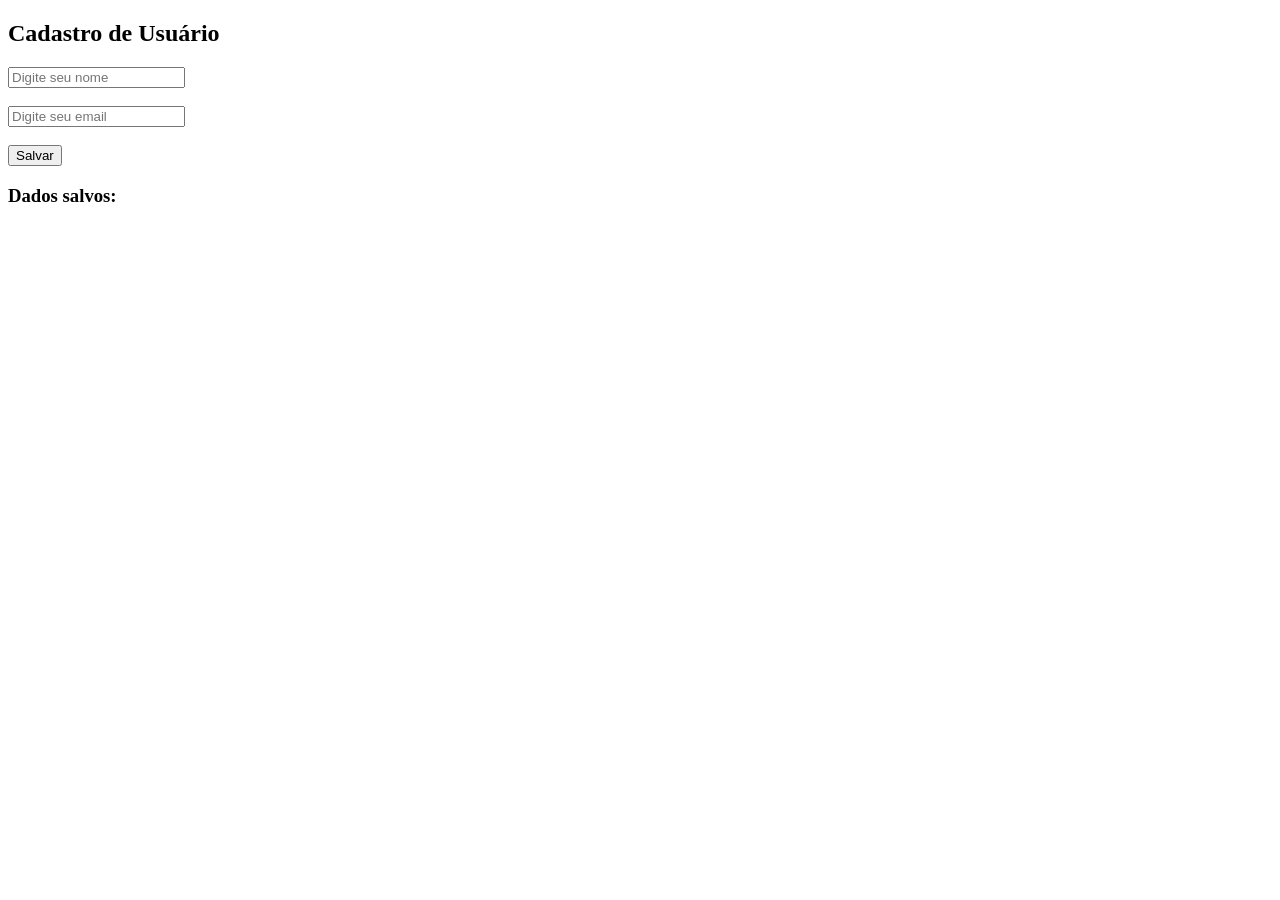
==== index.html @ 3609e2c4 "fazendo o html e js para demonstrações" ====
<!DOCTYPE html>
<html lang="pt-BR">
<head>
  <meta charset="UTF-8">
  <title>Cadastro</title>
</head>

<body>

  <h2>Cadastro de Usuário</h2>

  <form id="form">
    <input type="text" id="nome" placeholder="Digite seu nome" required>
    <br><br>

    <input type="email" id="email" placeholder="Digite seu email" required>
    <br><br>

    <button type="submit">Salvar</button>
  </form>

  <h3>Dados salvos:</h3>
  <ul id="lista"></ul>

  <!-- MUITO IMPORTANTE -->
  <script src="script.js"></script>

</body>
</html>
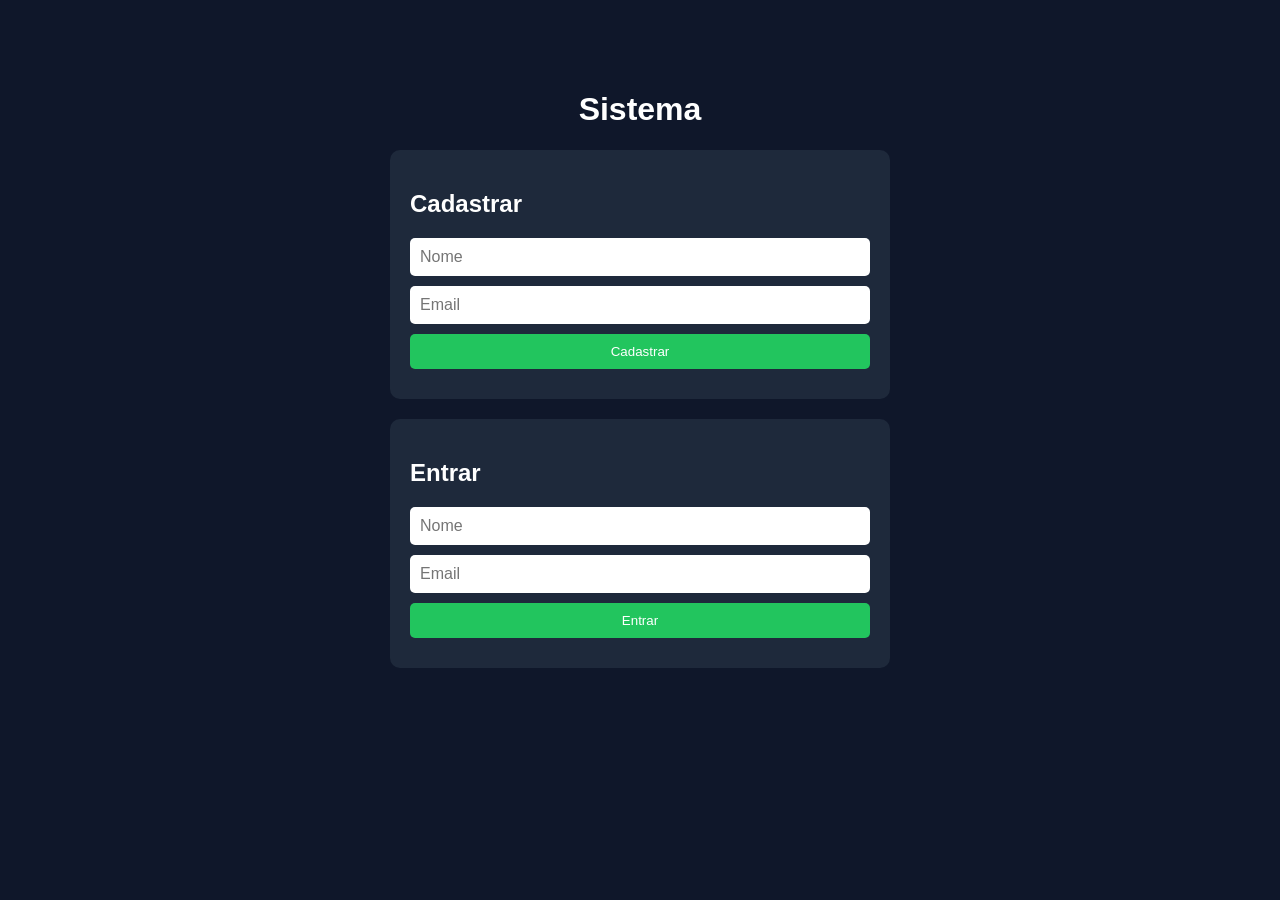
==== commit f7a596a9: "fazendo a pagina principal  e adicionando coisas com criação e remoção de formularios e o design ini" ====
--- a/index.html
+++ b/index.html
@@ -2,27 +2,38 @@
 <html lang="pt-BR">
 <head>
   <meta charset="UTF-8">
-  <title>Cadastro</title>
+  <title>Login / Cadastro</title>
+  <link rel="stylesheet" href="style.css">
 </head>
 
 <body>
 
-  <h2>Cadastro de Usuário</h2>
+  <div class="container">
 
-  <form id="form">
-    <input type="text" id="nome" placeholder="Digite seu nome" required>
-    <br><br>
+    <h1>Sistema</h1>
 
-    <input type="email" id="email" placeholder="Digite seu email" required>
-    <br><br>
+    <!-- Cadastro -->
+    <div class="card">
+      <h2>Cadastrar</h2>
+      <form id="formCadastro">
+        <input type="text" id="nomeCadastro" placeholder="Nome" required>
+        <input type="email" id="emailCadastro" placeholder="Email" required>
+        <button type="submit">Cadastrar</button>
+      </form>
+    </div>
 
-    <button type="submit">Salvar</button>
-  </form>
+    <!-- Login -->
+    <div class="card">
+      <h2>Entrar</h2>
+      <form id="formLogin">
+        <input type="text" id="nomeLogin" placeholder="Nome" required>
+        <input type="email" id="emailLogin" placeholder="Email" required>
+        <button type="submit">Entrar</button>
+      </form>
+    </div>
 
-  <h3>Dados salvos:</h3>
-  <ul id="lista"></ul>
+  </div>
 
-  <!-- MUITO IMPORTANTE -->
   <script src="script.js"></script>
 
 </body>
--- a/style.css
+++ b/style.css
@@ -0,0 +1,106 @@
+body {
+  font-family: Arial, sans-serif;
+  background: #0f172a;
+  color: white;
+  margin: 0;
+}
+
+.container {
+  max-width: 500px;
+  margin: 50px auto;
+  padding: 20px;
+}
+
+.descricao {
+  color: #cbd5e1;
+  line-height: 1.5;
+}
+
+.status-salvamento {
+  color: #86efac;
+  min-height: 24px;
+}
+
+h1 {
+  text-align: center;
+}
+
+.card {
+  background: #1e293b;
+  padding: 20px;
+  border-radius: 10px;
+  margin-bottom: 20px;
+}
+
+input,
+textarea {
+  width: 100%;
+  padding: 10px;
+  margin-bottom: 10px;
+  border: none;
+  border-radius: 5px;
+  box-sizing: border-box;
+  font: inherit;
+}
+
+textarea {
+  min-height: 220px;
+  resize: vertical;
+}
+
+button {
+  width: 100%;
+  padding: 10px;
+  background: #22c55e;
+  border: none;
+  color: white;
+  border-radius: 5px;
+  cursor: pointer;
+  margin-bottom: 10px;
+}
+
+button:hover {
+  background: #16a34a;
+}
+
+.botao-secundario {
+  background: #334155;
+}
+
+.botao-secundario:hover {
+  background: #475569;
+}
+
+li {
+  display: flex;
+  justify-content: space-between;
+  align-items: center;
+  gap: 12px;
+  margin-bottom: 10px;
+}
+
+.acoes-formulario {
+  display: flex;
+  gap: 8px;
+}
+
+li button {
+  width: auto;
+  margin-bottom: 0;
+}
+
+.botao-abrir {
+  background: #22c55e;
+}
+
+.botao-abrir:hover {
+  background: #16a34a;
+}
+
+.botao-excluir {
+  background: #ef4444;
+}
+
+.botao-excluir:hover {
+  background: #dc2626;
+}
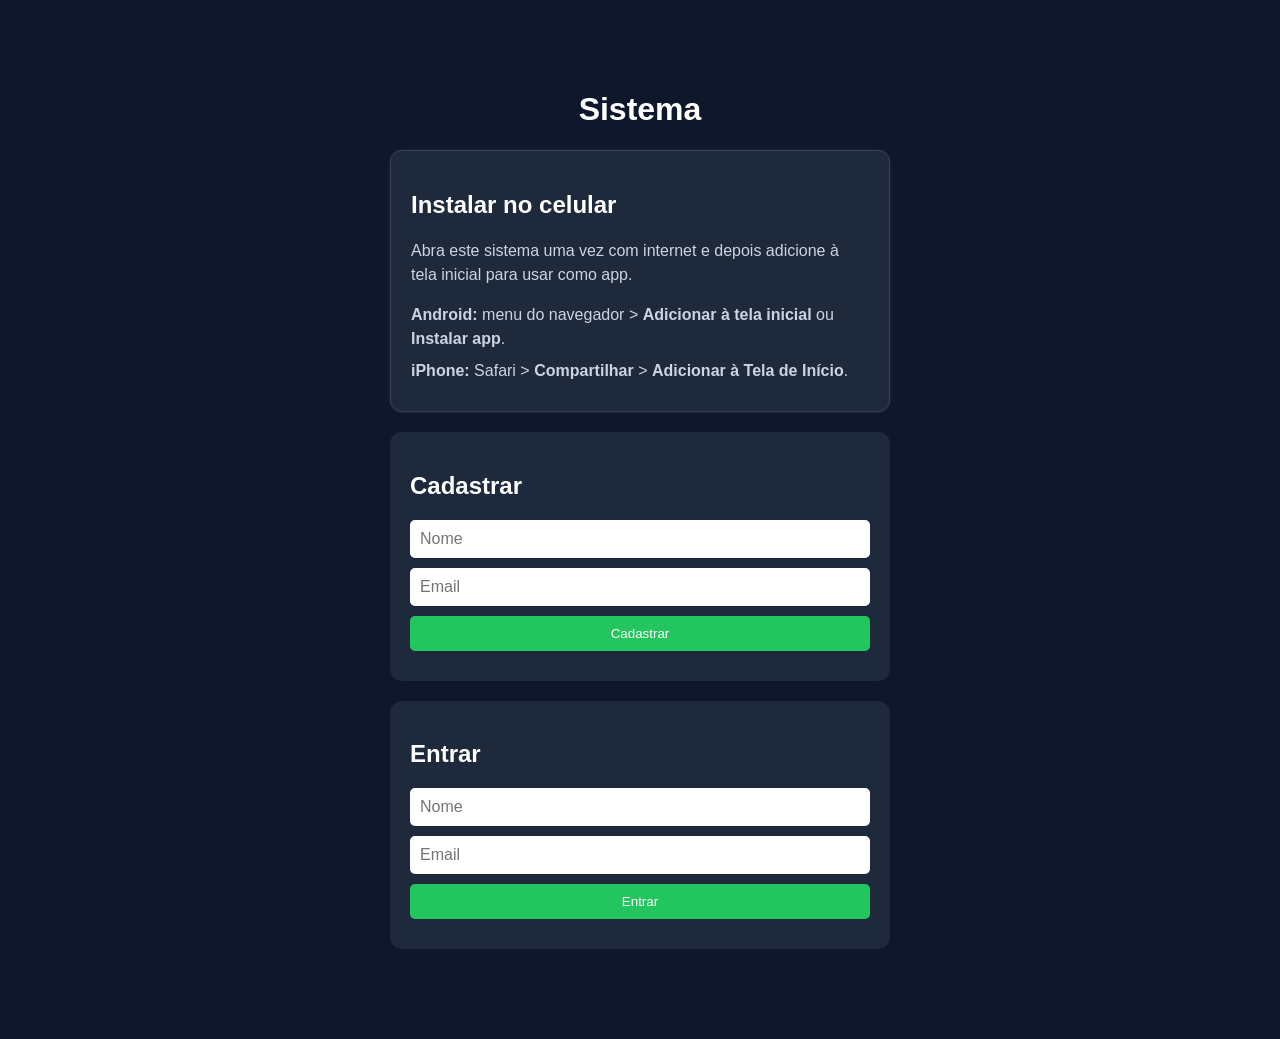
==== commit d921d5f0: "fazendo varias coisas" ====
--- a/index.html
+++ b/index.html
@@ -2,17 +2,29 @@
 <html lang="pt-BR">
 <head>
   <meta charset="UTF-8">
+  <meta name="viewport" content="width=device-width, initial-scale=1.0">
+  <meta name="theme-color" content="#0f172a">
   <title>Login / Cadastro</title>
+  <link rel="manifest" href="manifest.json">
+  <link rel="apple-touch-icon" href="icons/icon-192.svg">
   <link rel="stylesheet" href="style.css">
 </head>
-
 <body>
-
   <div class="container">
-
     <h1>Sistema</h1>
 
-    <!-- Cadastro -->
+    <div class="card card-destaque">
+      <h2>Instalar no celular</h2>
+      <p class="descricao">
+        Abra este sistema uma vez com internet e depois adicione à tela inicial para usar como app.
+      </p>
+      <button id="botaoInstalar" class="botao-secundario oculto" type="button">Instalar app</button>
+      <div class="guia-instalacao">
+        <p><strong>Android:</strong> menu do navegador &gt; <strong>Adicionar à tela inicial</strong> ou <strong>Instalar app</strong>.</p>
+        <p><strong>iPhone:</strong> Safari &gt; <strong>Compartilhar</strong> &gt; <strong>Adicionar à Tela de Início</strong>.</p>
+      </div>
+    </div>
+
     <div class="card">
       <h2>Cadastrar</h2>
       <form id="formCadastro">
@@ -22,7 +34,6 @@
       </form>
     </div>
 
-    <!-- Login -->
     <div class="card">
       <h2>Entrar</h2>
       <form id="formLogin">
@@ -31,10 +42,9 @@
         <button type="submit">Entrar</button>
       </form>
     </div>
-
   </div>
 
+  <script src="config.js"></script>
   <script src="script.js"></script>
-
 </body>
-</html>+</html>
--- a/style.css
+++ b/style.css
@@ -16,20 +16,38 @@
   line-height: 1.5;
 }
 
+.painel-sync,
+.card {
+  background: #1e293b;
+  padding: 20px;
+  border-radius: 12px;
+  margin-bottom: 20px;
+}
+
+.card-destaque {
+  border: 1px solid #334155;
+  box-shadow: 0 0 0 1px rgba(148, 163, 184, 0.08);
+}
+
+.guia-instalacao p {
+  color: #cbd5e1;
+  margin: 0 0 8px;
+  line-height: 1.5;
+}
+
+.oculto {
+  display: none;
+}
+
+.status-sync,
 .status-salvamento {
   color: #86efac;
   min-height: 24px;
+  line-height: 1.5;
 }
 
 h1 {
   text-align: center;
-}
-
-.card {
-  background: #1e293b;
-  padding: 20px;
-  border-radius: 10px;
-  margin-bottom: 20px;
 }
 
 input,
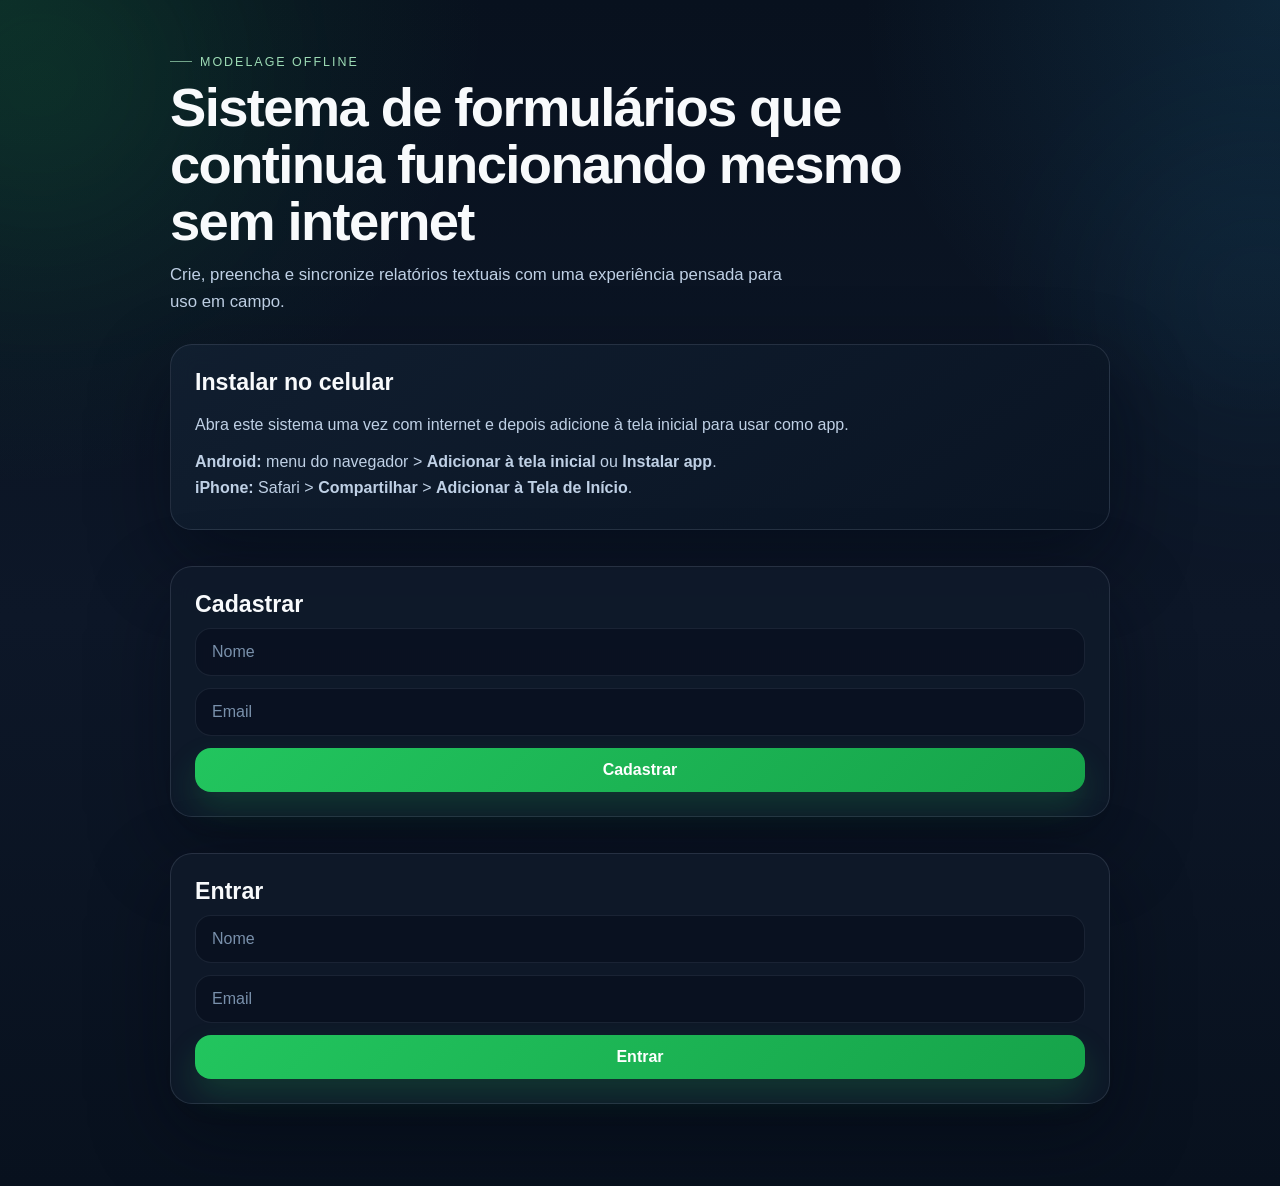
==== commit a11c80c7: "refinando o site" ====
--- a/index.html
+++ b/index.html
@@ -10,38 +10,51 @@
   <link rel="stylesheet" href="style.css">
 </head>
 <body>
-  <div class="container">
-    <h1>Sistema</h1>
+  <div class="page-shell">
+    <div class="glow glow-left"></div>
+    <div class="glow glow-right"></div>
 
-    <div class="card card-destaque">
-      <h2>Instalar no celular</h2>
-      <p class="descricao">
-        Abra este sistema uma vez com internet e depois adicione à tela inicial para usar como app.
-      </p>
-      <button id="botaoInstalar" class="botao-secundario oculto" type="button">Instalar app</button>
-      <div class="guia-instalacao">
-        <p><strong>Android:</strong> menu do navegador &gt; <strong>Adicionar à tela inicial</strong> ou <strong>Instalar app</strong>.</p>
-        <p><strong>iPhone:</strong> Safari &gt; <strong>Compartilhar</strong> &gt; <strong>Adicionar à Tela de Início</strong>.</p>
+    <main class="container">
+      <section class="hero hero-auth">
+        <span class="eyebrow">Modelage Offline</span>
+        <h1>Sistema de formulários que continua funcionando mesmo sem internet</h1>
+        <p class="hero-copy">
+          Crie, preencha e sincronize relatórios textuais com uma experiência pensada para uso em campo.
+        </p>
+      </section>
+
+      <div class="grid-auth">
+        <div class="card card-destaque">
+          <h2>Instalar no celular</h2>
+          <p class="descricao">
+            Abra este sistema uma vez com internet e depois adicione à tela inicial para usar como app.
+          </p>
+          <button id="botaoInstalar" class="botao-secundario oculto" type="button">Instalar app</button>
+          <div class="guia-instalacao">
+            <p><strong>Android:</strong> menu do navegador &gt; <strong>Adicionar à tela inicial</strong> ou <strong>Instalar app</strong>.</p>
+            <p><strong>iPhone:</strong> Safari &gt; <strong>Compartilhar</strong> &gt; <strong>Adicionar à Tela de Início</strong>.</p>
+          </div>
+        </div>
+
+        <div class="card">
+          <h2>Cadastrar</h2>
+          <form id="formCadastro">
+            <input type="text" id="nomeCadastro" placeholder="Nome" required>
+            <input type="email" id="emailCadastro" placeholder="Email" required>
+            <button type="submit">Cadastrar</button>
+          </form>
+        </div>
+
+        <div class="card">
+          <h2>Entrar</h2>
+          <form id="formLogin">
+            <input type="text" id="nomeLogin" placeholder="Nome" required>
+            <input type="email" id="emailLogin" placeholder="Email" required>
+            <button type="submit">Entrar</button>
+          </form>
+        </div>
       </div>
-    </div>
-
-    <div class="card">
-      <h2>Cadastrar</h2>
-      <form id="formCadastro">
-        <input type="text" id="nomeCadastro" placeholder="Nome" required>
-        <input type="email" id="emailCadastro" placeholder="Email" required>
-        <button type="submit">Cadastrar</button>
-      </form>
-    </div>
-
-    <div class="card">
-      <h2>Entrar</h2>
-      <form id="formLogin">
-        <input type="text" id="nomeLogin" placeholder="Nome" required>
-        <input type="email" id="emailLogin" placeholder="Email" required>
-        <button type="submit">Entrar</button>
-      </form>
-    </div>
+    </main>
   </div>
 
   <script src="config.js"></script>
--- a/style.css
+++ b/style.css
@@ -1,92 +1,282 @@
+:root {
+  --bg: #07111f;
+  --card: rgba(16, 26, 43, 0.86);
+  --line: rgba(148, 163, 184, 0.18);
+  --text: #f8fafc;
+  --muted: #bfd0e5;
+  --muted-soft: #8da3bf;
+  --accent: #22c55e;
+  --accent-strong: #16a34a;
+  --accent-soft: rgba(34, 197, 94, 0.14);
+  --danger: #ef4444;
+  --danger-strong: #dc2626;
+  --warning-soft: rgba(245, 158, 11, 0.14);
+  --shadow: 0 30px 80px rgba(3, 7, 18, 0.45);
+}
+
+* {
+  box-sizing: border-box;
+}
+
 body {
+  margin: 0;
   font-family: Arial, sans-serif;
-  background: #0f172a;
-  color: white;
+  color: var(--text);
+  background:
+    radial-gradient(circle at top left, rgba(34, 197, 94, 0.12), transparent 28%),
+    radial-gradient(circle at top right, rgba(56, 189, 248, 0.12), transparent 24%),
+    linear-gradient(180deg, #08111e 0%, #0d1728 52%, #08111e 100%);
+}
+
+.page-shell {
+  position: relative;
+  min-height: 100vh;
+  overflow: hidden;
+}
+
+.glow {
+  position: absolute;
+  width: 320px;
+  height: 320px;
+  border-radius: 999px;
+  filter: blur(90px);
+  opacity: 0.35;
+  pointer-events: none;
+}
+
+.glow-left {
+  top: -80px;
+  left: -120px;
+  background: rgba(34, 197, 94, 0.24);
+}
+
+.glow-right {
+  top: 140px;
+  right: -140px;
+  background: rgba(56, 189, 248, 0.18);
+}
+
+.container {
+  position: relative;
+  max-width: 980px;
+  margin: 0 auto;
+  padding: 48px 20px 64px;
+}
+
+.hero {
+  display: flex;
+  justify-content: space-between;
+  align-items: flex-start;
+  gap: 20px;
+  margin-bottom: 28px;
+}
+
+.hero-auth,
+.hero-form {
+  display: block;
+  max-width: 760px;
+}
+
+.hero h1 {
   margin: 0;
-}
-
-.container {
-  max-width: 500px;
-  margin: 50px auto;
-  padding: 20px;
-}
-
+  font-size: clamp(2rem, 5vw, 3.4rem);
+  line-height: 1.05;
+  letter-spacing: -0.03em;
+}
+
+.hero-copy,
 .descricao {
-  color: #cbd5e1;
-  line-height: 1.5;
-}
-
-.painel-sync,
-.card {
-  background: #1e293b;
-  padding: 20px;
-  border-radius: 12px;
-  margin-bottom: 20px;
+  color: var(--muted);
+  line-height: 1.6;
+}
+
+.hero-copy {
+  max-width: 640px;
+  margin-top: 12px;
+  font-size: 1.05rem;
+}
+
+.eyebrow {
+  display: inline-flex;
+  align-items: center;
+  gap: 8px;
+  margin-bottom: 10px;
+  color: #9ddbb5;
+  font-size: 0.78rem;
+  letter-spacing: 0.16em;
+  text-transform: uppercase;
+}
+
+.eyebrow::before {
+  content: "";
+  width: 22px;
+  height: 1px;
+  background: rgba(157, 219, 181, 0.7);
+}
+
+.grid-auth,
+.grid-home {
+  display: grid;
+  gap: 18px;
+}
+
+.grid-home {
+  grid-template-columns: 1.1fr 1fr;
+  margin-bottom: 18px;
+}
+
+.card,
+.painel-sync {
+  background: var(--card);
+  border: 1px solid var(--line);
+  border-radius: 22px;
+  padding: 24px;
+  margin-bottom: 18px;
+  box-shadow: var(--shadow);
+  backdrop-filter: blur(12px);
 }
 
 .card-destaque {
-  border: 1px solid #334155;
-  box-shadow: 0 0 0 1px rgba(148, 163, 184, 0.08);
-}
-
-.guia-instalacao p {
-  color: #cbd5e1;
-  margin: 0 0 8px;
-  line-height: 1.5;
-}
-
-.oculto {
-  display: none;
+  background: linear-gradient(145deg, rgba(17, 31, 48, 0.96), rgba(10, 21, 36, 0.96));
+}
+
+.card h2,
+.painel-sync h2 {
+  margin: 0 0 10px;
+  font-size: 1.45rem;
+}
+
+.texto-suave {
+  color: var(--muted-soft);
+}
+
+.painel-sync__topo,
+.card-lista__topo {
+  display: flex;
+  justify-content: space-between;
+  align-items: flex-start;
+  gap: 16px;
+}
+
+.status-bar {
+  display: flex;
+  align-items: center;
+  gap: 12px;
+  margin-top: 16px;
+  padding: 12px 14px;
+  border: 1px solid rgba(148, 163, 184, 0.12);
+  border-radius: 16px;
+  background: rgba(8, 15, 28, 0.42);
+}
+
+.status-bar-editor {
+  margin-top: 0;
+  margin-bottom: 18px;
+}
+
+.status-badge {
+  display: inline-flex;
+  align-items: center;
+  justify-content: center;
+  min-width: 108px;
+  padding: 8px 12px;
+  border-radius: 999px;
+  font-size: 0.8rem;
+  font-weight: 700;
+  letter-spacing: 0.04em;
+  text-transform: uppercase;
+  background: rgba(148, 163, 184, 0.14);
+  color: #dbe7f5;
+}
+
+.status-badge[data-variant="success"] {
+  background: var(--accent-soft);
+  color: #9ef0bb;
+}
+
+.status-badge[data-variant="warning"] {
+  background: var(--warning-soft);
+  color: #fcd34d;
+}
+
+.status-badge[data-variant="danger"] {
+  background: rgba(239, 68, 68, 0.16);
+  color: #fca5a5;
 }
 
 .status-sync,
 .status-salvamento {
-  color: #86efac;
+  margin: 0;
+  color: var(--muted);
   min-height: 24px;
-  line-height: 1.5;
-}
-
-h1 {
-  text-align: center;
+  line-height: 1.55;
 }
 
 input,
 textarea {
   width: 100%;
-  padding: 10px;
-  margin-bottom: 10px;
-  border: none;
-  border-radius: 5px;
-  box-sizing: border-box;
+  padding: 14px 16px;
+  margin-bottom: 12px;
+  border: 1px solid rgba(148, 163, 184, 0.12);
+  border-radius: 16px;
+  background: rgba(5, 13, 24, 0.46);
+  color: var(--text);
   font: inherit;
 }
 
+input::placeholder,
+textarea::placeholder {
+  color: #7990ab;
+}
+
 textarea {
-  min-height: 220px;
+  min-height: 280px;
   resize: vertical;
+  line-height: 1.6;
 }
 
 button {
   width: 100%;
-  padding: 10px;
-  background: #22c55e;
+  padding: 13px 16px;
   border: none;
+  border-radius: 16px;
+  background: linear-gradient(135deg, var(--accent), var(--accent-strong));
   color: white;
-  border-radius: 5px;
+  font: inherit;
+  font-weight: 700;
   cursor: pointer;
-  margin-bottom: 10px;
+  transition: transform 0.16s ease, opacity 0.16s ease;
+  box-shadow: 0 16px 32px rgba(34, 197, 94, 0.18);
 }
 
 button:hover {
-  background: #16a34a;
+  transform: translateY(-1px);
+  opacity: 0.98;
 }
 
 .botao-secundario {
-  background: #334155;
-}
-
-.botao-secundario:hover {
-  background: #475569;
+  background: rgba(51, 65, 85, 0.88);
+  box-shadow: none;
+}
+
+.botao-sync,
+.botao-topo {
+  width: auto;
+  min-width: 150px;
+}
+
+.oculto {
+  display: none;
+}
+
+.guia-instalacao p {
+  margin: 0 0 8px;
+  color: var(--muted);
+}
+
+ul {
+  padding: 0;
+  margin: 0;
 }
 
 li {
@@ -94,7 +284,12 @@
   justify-content: space-between;
   align-items: center;
   gap: 12px;
-  margin-bottom: 10px;
+  margin-bottom: 12px;
+  padding: 14px 16px;
+  list-style: none;
+  border: 1px solid rgba(148, 163, 184, 0.1);
+  border-radius: 18px;
+  background: rgba(8, 15, 27, 0.38);
 }
 
 .acoes-formulario {
@@ -105,20 +300,63 @@
 li button {
   width: auto;
   margin-bottom: 0;
+  box-shadow: none;
 }
 
 .botao-abrir {
-  background: #22c55e;
-}
-
-.botao-abrir:hover {
-  background: #16a34a;
+  background: linear-gradient(135deg, #22c55e, #16a34a);
 }
 
 .botao-excluir {
-  background: #ef4444;
-}
-
-.botao-excluir:hover {
-  background: #dc2626;
-}
+  background: linear-gradient(135deg, var(--danger), var(--danger-strong));
+}
+
+.acoes-editor {
+  display: flex;
+  gap: 12px;
+}
+
+@media (max-width: 820px) {
+  .grid-home {
+    grid-template-columns: 1fr;
+  }
+
+  .hero {
+    flex-direction: column;
+  }
+
+  .botao-topo,
+  .botao-sync {
+    width: 100%;
+  }
+}
+
+@media (max-width: 640px) {
+  .container {
+    padding: 28px 16px 40px;
+  }
+
+  .card,
+  .painel-sync {
+    padding: 18px;
+    border-radius: 18px;
+  }
+
+  .acoes-editor,
+  .painel-sync__topo,
+  .card-lista__topo,
+  .status-bar,
+  li {
+    flex-direction: column;
+    align-items: stretch;
+  }
+
+  .acoes-formulario {
+    width: 100%;
+  }
+
+  .acoes-formulario button,
+  li button {
+    width: 100%;
+  }
+}
